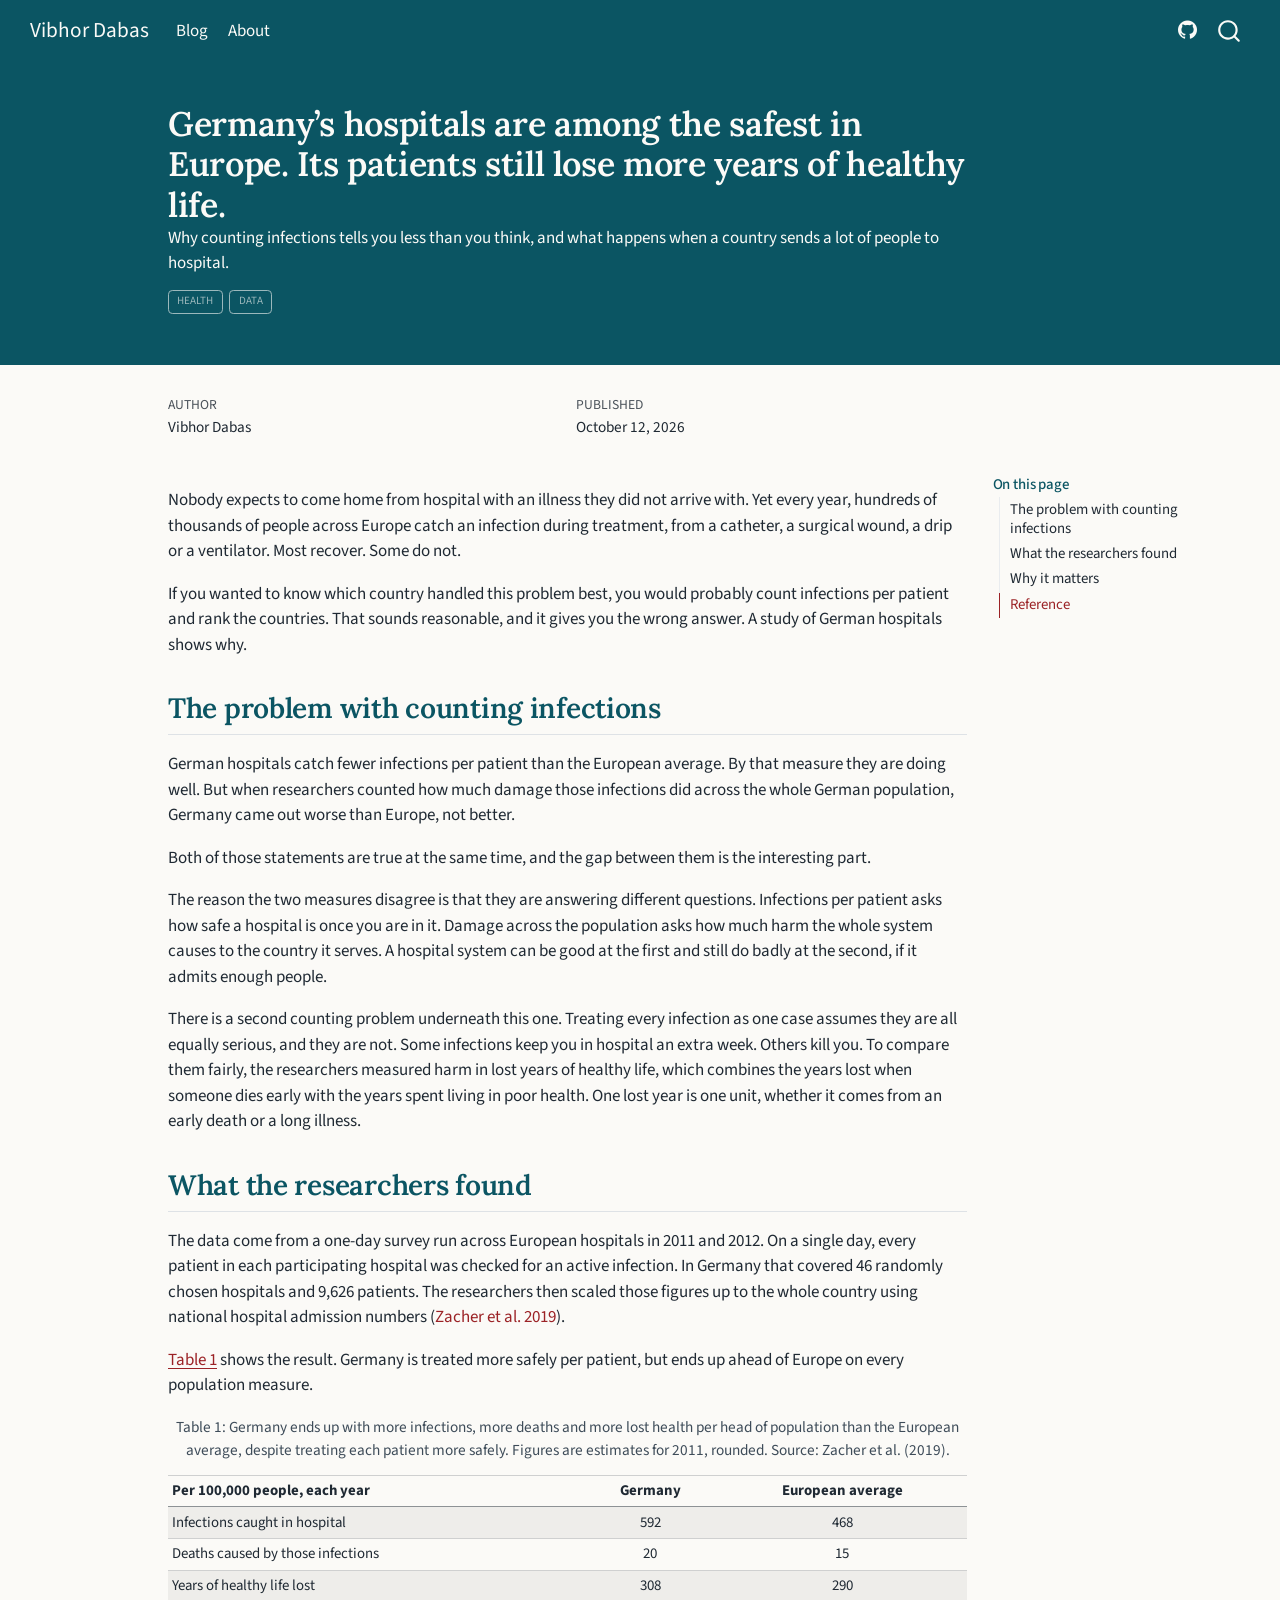
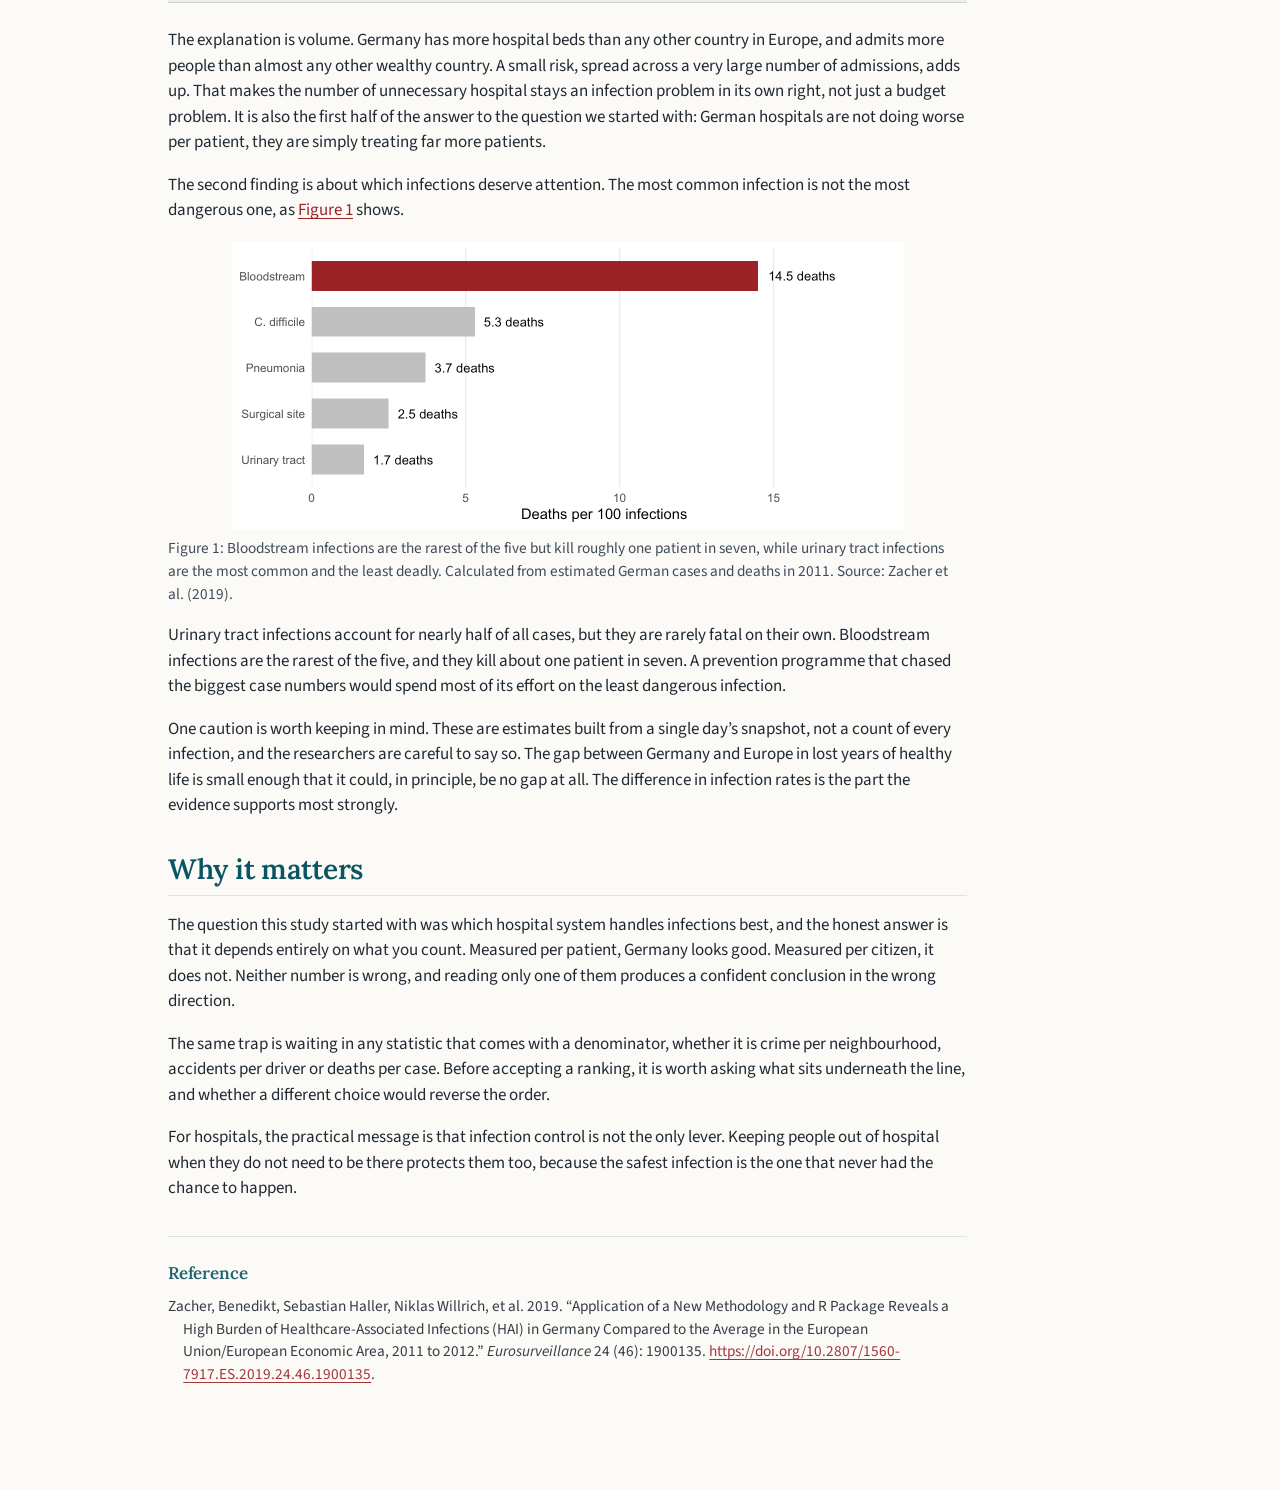
==== docs/posts/hospital-infections/index.html @ 246628c5 "Add about page and hospital infections blog post" ====
<!DOCTYPE html>
<html xmlns="http://www.w3.org/1999/xhtml" lang="en" xml:lang="en"><head>

<meta charset="utf-8">
<meta name="generator" content="quarto-1.9.31">

<meta name="viewport" content="width=device-width, initial-scale=1.0, user-scalable=yes">

<meta name="author" content="Vibhor Dabas">
<meta name="dcterms.date" content="2026-10-12">
<meta name="description" content="Why counting infections tells you less than you think, and what happens when a country sends a lot of people to hospital.">

<title>Germany’s hospitals are among the safest in Europe. Its patients still lose more years of healthy life. – Vibhor Dabas</title>
<style>
/* Default styles provided by pandoc.
** See https://pandoc.org/MANUAL.html#variables-for-html for config info.
*/
code{white-space: pre-wrap;}
span.smallcaps{font-variant: small-caps;}
div.columns{display: flex; gap: min(4vw, 1.5em);}
div.column{flex: auto; overflow-x: auto;}
div.hanging-indent{margin-left: 1.5em; text-indent: -1.5em;}
ul.task-list{list-style: none;}
ul.task-list li input[type="checkbox"] {
  width: 0.8em;
  margin: 0 0.8em 0.2em -1em; /* quarto-specific, see https://github.com/quarto-dev/quarto-cli/issues/4556 */ 
  vertical-align: middle;
}
/* CSS for citations */
div.csl-bib-body { }
div.csl-entry {
  clear: both;
}
.hanging-indent div.csl-entry {
  margin-left:2em;
  text-indent:-2em;
}
div.csl-left-margin {
  min-width:2em;
  float:left;
}
div.csl-right-inline {
  margin-left:2em;
  padding-left:1em;
}
div.csl-indent {
  margin-left: 2em;
}</style>


<script src="../../site_libs/quarto-nav/quarto-nav.js"></script>
<script src="../../site_libs/quarto-nav/headroom.min.js"></script>
<script src="../../site_libs/clipboard/clipboard.min.js"></script>
<script src="../../site_libs/quarto-search/autocomplete.umd.js"></script>
<script src="../../site_libs/quarto-search/fuse.min.js"></script>
<script src="../../site_libs/quarto-search/quarto-search.js"></script>
<meta name="quarto:offset" content="../../">
<link href="../../profile.jpg" rel="icon" type="image/jpeg">
<script src="../../site_libs/quarto-html/quarto.js" type="module"></script>
<script src="../../site_libs/quarto-html/tabsets/tabsets.js" type="module"></script>
<script src="../../site_libs/quarto-html/popper.min.js"></script>
<script src="../../site_libs/quarto-html/tippy.umd.min.js"></script>
<script src="../../site_libs/quarto-html/anchor.min.js"></script>
<link href="../../site_libs/quarto-html/tippy.css" rel="stylesheet">
<link href="../../site_libs/quarto-html/quarto-syntax-highlighting-7c69b197886ae2a34062761d21e44731.css" rel="stylesheet" id="quarto-text-highlighting-styles">
<script src="../../site_libs/bootstrap/bootstrap.min.js"></script>
<link href="../../site_libs/bootstrap/bootstrap-icons.css" rel="stylesheet">
<link href="../../site_libs/bootstrap/bootstrap-81fd5028890b70a94d90bbc68fe70d7f.min.css" rel="stylesheet" append-hash="true" id="quarto-bootstrap" data-mode="light">
<script id="quarto-search-options" type="application/json">{
  "location": "navbar",
  "copy-button": false,
  "collapse-after": 3,
  "panel-placement": "end",
  "type": "overlay",
  "limit": 50,
  "keyboard-shortcut": [
    "f",
    "/",
    "s"
  ],
  "show-item-context": false,
  "language": {
    "search-no-results-text": "No results",
    "search-matching-documents-text": "matching documents",
    "search-copy-link-title": "Copy link to search",
    "search-hide-matches-text": "Hide additional matches",
    "search-more-match-text": "more match in this document",
    "search-more-matches-text": "more matches in this document",
    "search-clear-button-title": "Clear",
    "search-text-placeholder": "",
    "search-detached-cancel-button-title": "Cancel",
    "search-submit-button-title": "Submit",
    "search-label": "Search"
  }
}</script>


<link rel="stylesheet" href="../../styles.css">
</head>

<body class="nav-fixed quarto-light">

<div id="quarto-search-results"></div>
  <header id="quarto-header" class="headroom fixed-top quarto-banner">
    <nav class="navbar navbar-expand-lg " data-bs-theme="dark">
      <div class="navbar-container container-fluid">
      <div class="navbar-brand-container mx-auto">
    <a class="navbar-brand" href="../../index.html">
    <span class="navbar-title">Vibhor Dabas</span>
    </a>
  </div>
            <div id="quarto-search" class="" title="Search"></div>
          <button class="navbar-toggler" type="button" data-bs-toggle="collapse" data-bs-target="#navbarCollapse" aria-controls="navbarCollapse" role="menu" aria-expanded="false" aria-label="Toggle navigation" onclick="if (window.quartoToggleHeadroom) { window.quartoToggleHeadroom(); }">
  <span class="navbar-toggler-icon"></span>
</button>
          <div class="collapse navbar-collapse" id="navbarCollapse">
            <ul class="navbar-nav navbar-nav-scroll me-auto">
  <li class="nav-item">
    <a class="nav-link" href="../../index.html"> 
<span class="menu-text">Blog</span></a>
  </li>  
  <li class="nav-item">
    <a class="nav-link" href="../../about.html"> 
<span class="menu-text">About</span></a>
  </li>  
</ul>
            <ul class="navbar-nav navbar-nav-scroll ms-auto">
  <li class="nav-item compact">
    <a class="nav-link" href="https://github.com/vdab0003-design"> <i class="bi bi-github" role="img" aria-label="GitHub">
</i> 
<span class="menu-text"></span></a>
  </li>  
</ul>
          </div> <!-- /navcollapse -->
            <div class="quarto-navbar-tools">
</div>
      </div> <!-- /container-fluid -->
    </nav>
</header>
<!-- content -->
<header id="title-block-header" class="quarto-title-block default page-columns page-full">
  <div class="quarto-title-banner page-columns page-full">
    <div class="quarto-title column-body">
      <h1 class="title">Germany’s hospitals are among the safest in Europe. Its patients still lose more years of healthy life.</h1>
                  <div>
        <div class="description">
          Why counting infections tells you less than you think, and what happens when a country sends a lot of people to hospital.
        </div>
      </div>
                          <div class="quarto-categories">
                <div class="quarto-category">health</div>
                <div class="quarto-category">data</div>
              </div>
                  </div>
  </div>
    
  
  <div class="quarto-title-meta">

      <div>
      <div class="quarto-title-meta-heading">Author</div>
      <div class="quarto-title-meta-contents">
               <p>Vibhor Dabas </p>
            </div>
    </div>
      
      <div>
      <div class="quarto-title-meta-heading">Published</div>
      <div class="quarto-title-meta-contents">
        <p class="date">October 12, 2026</p>
      </div>
    </div>
    
      
    </div>
    
  
  </header><div id="quarto-content" class="quarto-container page-columns page-rows-contents page-layout-article page-navbar">
<!-- sidebar -->
<!-- margin-sidebar -->
    <div id="quarto-margin-sidebar" class="sidebar margin-sidebar">
        <nav id="TOC" role="doc-toc" class="toc-active">
    <h2 id="toc-title">On this page</h2>
   
  <ul>
  <li><a href="#the-problem-with-counting-infections" id="toc-the-problem-with-counting-infections" class="nav-link active" data-scroll-target="#the-problem-with-counting-infections">The problem with counting infections</a></li>
  <li><a href="#what-the-researchers-found" id="toc-what-the-researchers-found" class="nav-link" data-scroll-target="#what-the-researchers-found">What the researchers found</a></li>
  <li><a href="#why-it-matters" id="toc-why-it-matters" class="nav-link" data-scroll-target="#why-it-matters">Why it matters</a></li>
  <li><a href="#reference" id="toc-reference" class="nav-link" data-scroll-target="#reference">Reference</a></li>
  </ul>
</nav>
    </div>
<!-- main -->
<main class="content quarto-banner-title-block" id="quarto-document-content">





<p>Nobody expects to come home from hospital with an illness they did not arrive with. Yet every year, hundreds of thousands of people across Europe catch an infection during treatment, from a catheter, a surgical wound, a drip or a ventilator. Most recover. Some do not.</p>
<p>If you wanted to know which country handled this problem best, you would probably count infections per patient and rank the countries. That sounds reasonable, and it gives you the wrong answer. A study of German hospitals shows why.</p>
<section id="the-problem-with-counting-infections" class="level2">
<h2 class="anchored" data-anchor-id="the-problem-with-counting-infections">The problem with counting infections</h2>
<p>German hospitals catch fewer infections per patient than the European average. By that measure they are doing well. But when researchers counted how much damage those infections did across the whole German population, Germany came out worse than Europe, not better.</p>
<p>Both of those statements are true at the same time, and the gap between them is the interesting part.</p>
<p>The reason the two measures disagree is that they are answering different questions. Infections per patient asks how safe a hospital is once you are in it. Damage across the population asks how much harm the whole system causes to the country it serves. A hospital system can be good at the first and still do badly at the second, if it admits enough people.</p>
<p>There is a second counting problem underneath this one. Treating every infection as one case assumes they are all equally serious, and they are not. Some infections keep you in hospital an extra week. Others kill you. To compare them fairly, the researchers measured harm in lost years of healthy life, which combines the years lost when someone dies early with the years spent living in poor health. One lost year is one unit, whether it comes from an early death or a long illness.</p>
</section>
<section id="what-the-researchers-found" class="level2">
<h2 class="anchored" data-anchor-id="what-the-researchers-found">What the researchers found</h2>
<p>The data come from a one-day survey run across European hospitals in 2011 and 2012. On a single day, every patient in each participating hospital was checked for an active infection. In Germany that covered 46 randomly chosen hospitals and 9,626 patients. The researchers then scaled those figures up to the whole country using national hospital admission numbers <span class="citation" data-cites="zacher2019">(<a href="#ref-zacher2019" role="doc-biblioref">Zacher et al. 2019</a>)</span>.</p>
<p><a href="#tbl-compare" class="quarto-xref">Table&nbsp;1</a> shows the result. Germany is treated more safely per patient, but ends up ahead of Europe on every population measure.</p>
<div class="cell">
<div id="tbl-compare" class="cell quarto-float quarto-figure quarto-figure-center anchored">
<figure class="quarto-float quarto-float-tbl figure">
<figcaption class="quarto-float-caption-top quarto-float-caption quarto-float-tbl" id="tbl-compare-caption-0ceaefa1-69ba-4598-a22c-09a6ac19f8ca">
Table&nbsp;1: Germany ends up with more infections, more deaths and more lost health per head of population than the European average, despite treating each patient more safely. Figures are estimates for 2011, rounded. Source: Zacher et al.&nbsp;(2019).
</figcaption>
<div aria-describedby="tbl-compare-caption-0ceaefa1-69ba-4598-a22c-09a6ac19f8ca">
<div class="cell-output-display">
<table class="cell caption-top table table-sm table-striped small">
<thead>
<tr class="header">
<th style="text-align: left;">Per 100,000 people, each year</th>
<th style="text-align: center;">Germany</th>
<th style="text-align: center;">European average</th>
</tr>
</thead>
<tbody>
<tr class="odd">
<td style="text-align: left;">Infections caught in hospital</td>
<td style="text-align: center;">592</td>
<td style="text-align: center;">468</td>
</tr>
<tr class="even">
<td style="text-align: left;">Deaths caused by those infections</td>
<td style="text-align: center;">20</td>
<td style="text-align: center;">15</td>
</tr>
<tr class="odd">
<td style="text-align: left;">Years of healthy life lost</td>
<td style="text-align: center;">308</td>
<td style="text-align: center;">290</td>
</tr>
</tbody>
</table>
</div>
</div>
</figure>
</div>
</div>
<p>The explanation is volume. Germany has more hospital beds than any other country in Europe, and admits more people than almost any other wealthy country. A small risk, spread across a very large number of admissions, adds up. That makes the number of unnecessary hospital stays an infection problem in its own right, not just a budget problem. It is also the first half of the answer to the question we started with: German hospitals are not doing worse per patient, they are simply treating far more patients.</p>
<p>The second finding is about which infections deserve attention. The most common infection is not the most dangerous one, as <a href="#fig-risk" class="quarto-xref">Figure&nbsp;1</a> shows.</p>
<div class="cell">
<div class="cell-output-display">
<div id="fig-risk" class="quarto-float quarto-figure quarto-figure-center anchored">
<figure class="quarto-float quarto-float-fig figure">
<div aria-describedby="fig-risk-caption-0ceaefa1-69ba-4598-a22c-09a6ac19f8ca">
<img src="index_files/figure-html/fig-risk-1.png" class="img-fluid figure-img" width="672">
</div>
<figcaption class="quarto-float-caption-bottom quarto-float-caption quarto-float-fig" id="fig-risk-caption-0ceaefa1-69ba-4598-a22c-09a6ac19f8ca">
Figure&nbsp;1: Bloodstream infections are the rarest of the five but kill roughly one patient in seven, while urinary tract infections are the most common and the least deadly. Calculated from estimated German cases and deaths in 2011. Source: Zacher et al.&nbsp;(2019).
</figcaption>
</figure>
</div>
</div>
</div>
<p>Urinary tract infections account for nearly half of all cases, but they are rarely fatal on their own. Bloodstream infections are the rarest of the five, and they kill about one patient in seven. A prevention programme that chased the biggest case numbers would spend most of its effort on the least dangerous infection.</p>
<p>One caution is worth keeping in mind. These are estimates built from a single day’s snapshot, not a count of every infection, and the researchers are careful to say so. The gap between Germany and Europe in lost years of healthy life is small enough that it could, in principle, be no gap at all. The difference in infection rates is the part the evidence supports most strongly.</p>
</section>
<section id="why-it-matters" class="level2">
<h2 class="anchored" data-anchor-id="why-it-matters">Why it matters</h2>
<p>The question this study started with was which hospital system handles infections best, and the honest answer is that it depends entirely on what you count. Measured per patient, Germany looks good. Measured per citizen, it does not. Neither number is wrong, and reading only one of them produces a confident conclusion in the wrong direction.</p>
<p>The same trap is waiting in any statistic that comes with a denominator, whether it is crime per neighbourhood, accidents per driver or deaths per case. Before accepting a ranking, it is worth asking what sits underneath the line, and whether a different choice would reverse the order.</p>
<p>For hospitals, the practical message is that infection control is not the only lever. Keeping people out of hospital when they do not need to be there protects them too, because the safest infection is the one that never had the chance to happen.</p>
</section>
<section id="reference" class="level2">




</section>

<div id="quarto-appendix" class="default"><section class="quarto-appendix-contents" role="doc-bibliography" id="quarto-bibliography"><h2 class="anchored quarto-appendix-heading">Reference</h2><div id="refs" class="references csl-bib-body hanging-indent" role="list">
<div id="ref-zacher2019" class="csl-entry" role="listitem">
Zacher, Benedikt, Sebastian Haller, Niklas Willrich, et al. 2019. <span>“Application of a New Methodology and <span>R</span> Package Reveals a High Burden of Healthcare-Associated Infections (<span>HAI</span>) in <span>Germany</span> Compared to the Average in the <span>European Union/European Economic Area</span>, 2011 to 2012.”</span> <em>Eurosurveillance</em> 24 (46): 1900135. <a href="https://doi.org/10.2807/1560-7917.ES.2019.24.46.1900135">https://doi.org/10.2807/1560-7917.ES.2019.24.46.1900135</a>.
</div>
</div></section></div></main> <!-- /main -->
<script id="quarto-html-after-body" type="application/javascript">
  window.document.addEventListener("DOMContentLoaded", function (event) {
    const icon = "";
    const anchorJS = new window.AnchorJS();
    anchorJS.options = {
      placement: 'right',
      icon: icon
    };
    anchorJS.add('.anchored');
    const isCodeAnnotation = (el) => {
      for (const clz of el.classList) {
        if (clz.startsWith('code-annotation-')) {                     
          return true;
        }
      }
      return false;
    }
    const onCopySuccess = function(e) {
      // button target
      const button = e.trigger;
      // don't keep focus
      button.blur();
      // flash "checked"
      button.classList.add('code-copy-button-checked');
      var currentTitle = button.getAttribute("title");
      button.setAttribute("title", "Copied!");
      let tooltip;
      if (window.bootstrap) {
        button.setAttribute("data-bs-toggle", "tooltip");
        button.setAttribute("data-bs-placement", "left");
        button.setAttribute("data-bs-title", "Copied!");
        tooltip = new bootstrap.Tooltip(button, 
          { trigger: "manual", 
            customClass: "code-copy-button-tooltip",
            offset: [0, -8]});
        tooltip.show();    
      }
      setTimeout(function() {
        if (tooltip) {
          tooltip.hide();
          button.removeAttribute("data-bs-title");
          button.removeAttribute("data-bs-toggle");
          button.removeAttribute("data-bs-placement");
        }
        button.setAttribute("title", currentTitle);
        button.classList.remove('code-copy-button-checked');
      }, 1000);
      // clear code selection
      e.clearSelection();
    }
    const getTextToCopy = function(trigger) {
      const outerScaffold = trigger.parentElement.cloneNode(true);
      const codeEl = outerScaffold.querySelector('code');
      for (const childEl of codeEl.children) {
        if (isCodeAnnotation(childEl)) {
          childEl.remove();
        }
      }
      return codeEl.innerText;
    }
    const clipboard = new window.ClipboardJS('.code-copy-button:not([data-in-quarto-modal])', {
      text: getTextToCopy
    });
    clipboard.on('success', onCopySuccess);
    if (window.document.getElementById('quarto-embedded-source-code-modal')) {
      const clipboardModal = new window.ClipboardJS('.code-copy-button[data-in-quarto-modal]', {
        text: getTextToCopy,
        container: window.document.getElementById('quarto-embedded-source-code-modal')
      });
      clipboardModal.on('success', onCopySuccess);
    }
      var localhostRegex = new RegExp(/^(?:http|https):\/\/localhost\:?[0-9]*\//);
      var mailtoRegex = new RegExp(/^mailto:/);
        var filterRegex = new RegExp('/' + window.location.host + '/');
      var isInternal = (href) => {
          return filterRegex.test(href) || localhostRegex.test(href) || mailtoRegex.test(href);
      }
      // Inspect non-navigation links and adorn them if external
     var links = window.document.querySelectorAll('a[href]:not(.nav-link):not(.navbar-brand):not(.toc-action):not(.sidebar-link):not(.sidebar-item-toggle):not(.pagination-link):not(.no-external):not([aria-hidden]):not(.dropdown-item):not(.quarto-navigation-tool):not(.about-link)');
      for (var i=0; i<links.length; i++) {
        const link = links[i];
        if (!isInternal(link.href)) {
          // undo the damage that might have been done by quarto-nav.js in the case of
          // links that we want to consider external
          if (link.dataset.originalHref !== undefined) {
            link.href = link.dataset.originalHref;
          }
        }
      }
    function tippyHover(el, contentFn, onTriggerFn, onUntriggerFn) {
      const config = {
        allowHTML: true,
        maxWidth: 500,
        delay: 100,
        arrow: false,
        appendTo: function(el) {
            return el.parentElement;
        },
        interactive: true,
        interactiveBorder: 10,
        theme: 'quarto',
        placement: 'bottom-start',
      };
      if (contentFn) {
        config.content = contentFn;
      }
      if (onTriggerFn) {
        config.onTrigger = onTriggerFn;
      }
      if (onUntriggerFn) {
        config.onUntrigger = onUntriggerFn;
      }
      window.tippy(el, config); 
    }
    const noterefs = window.document.querySelectorAll('a[role="doc-noteref"]');
    for (var i=0; i<noterefs.length; i++) {
      const ref = noterefs[i];
      tippyHover(ref, function() {
        // use id or data attribute instead here
        let href = ref.getAttribute('data-footnote-href') || ref.getAttribute('href');
        try { href = new URL(href).hash; } catch {}
        const id = href.replace(/^#\/?/, "");
        const note = window.document.getElementById(id);
        if (note) {
          return note.innerHTML;
        } else {
          return "";
        }
      });
    }
    const xrefs = window.document.querySelectorAll('a.quarto-xref');
    const processXRef = (id, note) => {
      // Strip column container classes
      const stripColumnClz = (el) => {
        el.classList.remove("page-full", "page-columns");
        if (el.children) {
          for (const child of el.children) {
            stripColumnClz(child);
          }
        }
      }
      stripColumnClz(note)
      if (id === null || id.startsWith('sec-')) {
        // Special case sections, only their first couple elements
        const container = document.createElement("div");
        if (note.children && note.children.length > 2) {
          container.appendChild(note.children[0].cloneNode(true));
          for (let i = 1; i < note.children.length; i++) {
            const child = note.children[i];
            if (child.tagName === "P" && child.innerText === "") {
              continue;
            } else {
              container.appendChild(child.cloneNode(true));
              break;
            }
          }
          if (window.Quarto?.typesetMath) {
            window.Quarto.typesetMath(container);
          }
          return container.innerHTML
        } else {
          if (window.Quarto?.typesetMath) {
            window.Quarto.typesetMath(note);
          }
          return note.innerHTML;
        }
      } else {
        // Remove any anchor links if they are present
        const anchorLink = note.querySelector('a.anchorjs-link');
        if (anchorLink) {
          anchorLink.remove();
        }
        if (window.Quarto?.typesetMath) {
          window.Quarto.typesetMath(note);
        }
        if (note.classList.contains("callout")) {
          return note.outerHTML;
        } else {
          return note.innerHTML;
        }
      }
    }
    for (var i=0; i<xrefs.length; i++) {
      const xref = xrefs[i];
      tippyHover(xref, undefined, function(instance) {
        instance.disable();
        let url = xref.getAttribute('href');
        let hash = undefined; 
        if (url.startsWith('#')) {
          hash = url;
        } else {
          try { hash = new URL(url).hash; } catch {}
        }
        if (hash) {
          const id = hash.replace(/^#\/?/, "");
          const note = window.document.getElementById(id);
          if (note !== null) {
            try {
              const html = processXRef(id, note.cloneNode(true));
              instance.setContent(html);
            } finally {
              instance.enable();
              instance.show();
            }
          } else {
            // See if we can fetch this
            fetch(url.split('#')[0])
            .then(res => res.text())
            .then(html => {
              const parser = new DOMParser();
              const htmlDoc = parser.parseFromString(html, "text/html");
              const note = htmlDoc.getElementById(id);
              if (note !== null) {
                const html = processXRef(id, note);
                instance.setContent(html);
              } 
            }).finally(() => {
              instance.enable();
              instance.show();
            });
          }
        } else {
          // See if we can fetch a full url (with no hash to target)
          // This is a special case and we should probably do some content thinning / targeting
          fetch(url)
          .then(res => res.text())
          .then(html => {
            const parser = new DOMParser();
            const htmlDoc = parser.parseFromString(html, "text/html");
            const note = htmlDoc.querySelector('main.content');
            if (note !== null) {
              // This should only happen for chapter cross references
              // (since there is no id in the URL)
              // remove the first header
              if (note.children.length > 0 && note.children[0].tagName === "HEADER") {
                note.children[0].remove();
              }
              const html = processXRef(null, note);
              instance.setContent(html);
            } 
          }).finally(() => {
            instance.enable();
            instance.show();
          });
        }
      }, function(instance) {
      });
    }
        let selectedAnnoteEl;
        const selectorForAnnotation = ( cell, annotation) => {
          let cellAttr = 'data-code-cell="' + cell + '"';
          let lineAttr = 'data-code-annotation="' +  annotation + '"';
          const selector = 'span[' + cellAttr + '][' + lineAttr + ']';
          return selector;
        }
        const selectCodeLines = (annoteEl) => {
          const doc = window.document;
          const targetCell = annoteEl.getAttribute("data-target-cell");
          const targetAnnotation = annoteEl.getAttribute("data-target-annotation");
          const annoteSpan = window.document.querySelector(selectorForAnnotation(targetCell, targetAnnotation));
          const lines = annoteSpan.getAttribute("data-code-lines").split(",");
          const lineIds = lines.map((line) => {
            return targetCell + "-" + line;
          })
          let top = null;
          let height = null;
          let parent = null;
          if (lineIds.length > 0) {
              //compute the position of the single el (top and bottom and make a div)
              const el = window.document.getElementById(lineIds[0]);
              top = el.offsetTop;
              height = el.offsetHeight;
              parent = el.parentElement.parentElement;
            if (lineIds.length > 1) {
              const lastEl = window.document.getElementById(lineIds[lineIds.length - 1]);
              const bottom = lastEl.offsetTop + lastEl.offsetHeight;
              height = bottom - top;
            }
            if (top !== null && height !== null && parent !== null) {
              // cook up a div (if necessary) and position it 
              let div = window.document.getElementById("code-annotation-line-highlight");
              if (div === null) {
                div = window.document.createElement("div");
                div.setAttribute("id", "code-annotation-line-highlight");
                div.style.position = 'absolute';
                parent.appendChild(div);
              }
              div.style.top = top - 2 + "px";
              div.style.height = height + 4 + "px";
              div.style.left = 0;
              let gutterDiv = window.document.getElementById("code-annotation-line-highlight-gutter");
              if (gutterDiv === null) {
                gutterDiv = window.document.createElement("div");
                gutterDiv.setAttribute("id", "code-annotation-line-highlight-gutter");
                gutterDiv.style.position = 'absolute';
                const codeCell = window.document.getElementById(targetCell);
                const gutter = codeCell.querySelector('.code-annotation-gutter');
                gutter.appendChild(gutterDiv);
              }
              gutterDiv.style.top = top - 2 + "px";
              gutterDiv.style.height = height + 4 + "px";
            }
            selectedAnnoteEl = annoteEl;
          }
        };
        const unselectCodeLines = () => {
          const elementsIds = ["code-annotation-line-highlight", "code-annotation-line-highlight-gutter"];
          elementsIds.forEach((elId) => {
            const div = window.document.getElementById(elId);
            if (div) {
              div.remove();
            }
          });
          selectedAnnoteEl = undefined;
        };
          // Handle positioning of the toggle
      window.addEventListener(
        "resize",
        throttle(() => {
          elRect = undefined;
          if (selectedAnnoteEl) {
            selectCodeLines(selectedAnnoteEl);
          }
        }, 10)
      );
      function throttle(fn, ms) {
      let throttle = false;
      let timer;
        return (...args) => {
          if(!throttle) { // first call gets through
              fn.apply(this, args);
              throttle = true;
          } else { // all the others get throttled
              if(timer) clearTimeout(timer); // cancel #2
              timer = setTimeout(() => {
                fn.apply(this, args);
                timer = throttle = false;
              }, ms);
          }
        };
      }
        // Attach click handler to the DT
        const annoteDls = window.document.querySelectorAll('dt[data-target-cell]');
        for (const annoteDlNode of annoteDls) {
          annoteDlNode.addEventListener('click', (event) => {
            const clickedEl = event.target;
            if (clickedEl !== selectedAnnoteEl) {
              unselectCodeLines();
              const activeEl = window.document.querySelector('dt[data-target-cell].code-annotation-active');
              if (activeEl) {
                activeEl.classList.remove('code-annotation-active');
              }
              selectCodeLines(clickedEl);
              clickedEl.classList.add('code-annotation-active');
            } else {
              // Unselect the line
              unselectCodeLines();
              clickedEl.classList.remove('code-annotation-active');
            }
          });
        }
    const findCites = (el) => {
      const parentEl = el.parentElement;
      if (parentEl) {
        const cites = parentEl.dataset.cites;
        if (cites) {
          return {
            el,
            cites: cites.split(' ')
          };
        } else {
          return findCites(el.parentElement)
        }
      } else {
        return undefined;
      }
    };
    var bibliorefs = window.document.querySelectorAll('a[role="doc-biblioref"]');
    for (var i=0; i<bibliorefs.length; i++) {
      const ref = bibliorefs[i];
      const citeInfo = findCites(ref);
      if (citeInfo) {
        tippyHover(citeInfo.el, function() {
          var popup = window.document.createElement('div');
          citeInfo.cites.forEach(function(cite) {
            var citeDiv = window.document.createElement('div');
            citeDiv.classList.add('hanging-indent');
            citeDiv.classList.add('csl-entry');
            var biblioDiv = window.document.getElementById('ref-' + cite);
            if (biblioDiv) {
              citeDiv.innerHTML = biblioDiv.innerHTML;
            }
            popup.appendChild(citeDiv);
          });
          return popup.innerHTML;
        });
      }
    }
  });
  </script>
</div> <!-- /content -->




</body></html>
---- docs/site_libs/quarto-html/tippy.css ----
.tippy-box[data-animation=fade][data-state=hidden]{opacity:0}[data-tippy-root]{max-width:calc(100vw - 10px)}.tippy-box{position:relative;background-color:#333;color:#fff;border-radius:4px;font-size:14px;line-height:1.4;white-space:normal;outline:0;transition-property:transform,visibility,opacity}.tippy-box[data-placement^=top]>.tippy-arrow{bottom:0}.tippy-box[data-placement^=top]>.tippy-arrow:before{bottom:-7px;left:0;border-width:8px 8px 0;border-top-color:initial;transform-origin:center top}.tippy-box[data-placement^=bottom]>.tippy-arrow{top:0}.tippy-box[data-placement^=bottom]>.tippy-arrow:before{top:-7px;left:0;border-width:0 8px 8px;border-bottom-color:initial;transform-origin:center bottom}.tippy-box[data-placement^=left]>.tippy-arrow{right:0}.tippy-box[data-placement^=left]>.tippy-arrow:before{border-width:8px 0 8px 8px;border-left-color:initial;right:-7px;transform-origin:center left}.tippy-box[data-placement^=right]>.tippy-arrow{left:0}.tippy-box[data-placement^=right]>.tippy-arrow:before{left:-7px;border-width:8px 8px 8px 0;border-right-color:initial;transform-origin:center right}.tippy-box[data-inertia][data-state=visible]{transition-timing-function:cubic-bezier(.54,1.5,.38,1.11)}.tippy-arrow{width:16px;height:16px;color:#333}.tippy-arrow:before{content:"";position:absolute;border-color:transparent;border-style:solid}.tippy-content{position:relative;padding:5px 9px;z-index:1}
---- docs/site_libs/quarto-html/quarto-syntax-highlighting-7c69b197886ae2a34062761d21e44731.css ----
/* quarto syntax highlight colors */
:root {
  --quarto-hl-ot-color: #003B4F;
  --quarto-hl-at-color: #657422;
  --quarto-hl-ss-color: #20794D;
  --quarto-hl-an-color: #5E5E5E;
  --quarto-hl-fu-color: #4758AB;
  --quarto-hl-st-color: #20794D;
  --quarto-hl-cf-color: #003B4F;
  --quarto-hl-op-color: #5E5E5E;
  --quarto-hl-er-color: #AD0000;
  --quarto-hl-bn-color: #AD0000;
  --quarto-hl-al-color: #AD0000;
  --quarto-hl-va-color: #111111;
  --quarto-hl-bu-color: inherit;
  --quarto-hl-ex-color: inherit;
  --quarto-hl-pp-color: #AD0000;
  --quarto-hl-in-color: #5E5E5E;
  --quarto-hl-vs-color: #20794D;
  --quarto-hl-wa-color: #5E5E5E;
  --quarto-hl-do-color: #5E5E5E;
  --quarto-hl-im-color: #00769E;
  --quarto-hl-ch-color: #20794D;
  --quarto-hl-dt-color: #AD0000;
  --quarto-hl-fl-color: #AD0000;
  --quarto-hl-co-color: #5E5E5E;
  --quarto-hl-cv-color: #5E5E5E;
  --quarto-hl-cn-color: #8f5902;
  --quarto-hl-sc-color: #5E5E5E;
  --quarto-hl-dv-color: #AD0000;
  --quarto-hl-kw-color: #003B4F;
}

/* other quarto variables */
:root {
  --quarto-font-monospace: SFMono-Regular, Menlo, Monaco, Consolas, "Liberation Mono", "Courier New", monospace;
}

/* syntax highlight based on Pandoc's rules */
pre > code.sourceCode > span {
  color: #003B4F;
}

code.sourceCode > span {
  color: #003B4F;
}

div.sourceCode,
div.sourceCode pre.sourceCode {
  color: #003B4F;
}

/* Normal */
code span {
  color: #003B4F;
}

/* Alert */
code span.al {
  color: #AD0000;
  font-style: inherit;
}

/* Annotation */
code span.an {
  color: #5E5E5E;
  font-style: inherit;
}

/* Attribute */
code span.at {
  color: #657422;
  font-style: inherit;
}

/* BaseN */
code span.bn {
  color: #AD0000;
  font-style: inherit;
}

/* BuiltIn */
code span.bu {
  font-style: inherit;
}

/* ControlFlow */
code span.cf {
  color: #003B4F;
  font-weight: bold;
  font-style: inherit;
}

/* Char */
code span.ch {
  color: #20794D;
  font-style: inherit;
}

/* Constant */
code span.cn {
  color: #8f5902;
  font-style: inherit;
}

/* Comment */
code span.co {
  color: #5E5E5E;
  font-style: inherit;
}

/* CommentVar */
code span.cv {
  color: #5E5E5E;
  font-style: italic;
}

/* Documentation */
code span.do {
  color: #5E5E5E;
  font-style: italic;
}

/* DataType */
code span.dt {
  color: #AD0000;
  font-style: inherit;
}

/* DecVal */
code span.dv {
  color: #AD0000;
  font-style: inherit;
}

/* Error */
code span.er {
  color: #AD0000;
  font-style: inherit;
}

/* Extension */
code span.ex {
  font-style: inherit;
}

/* Float */
code span.fl {
  color: #AD0000;
  font-style: inherit;
}

/* Function */
code span.fu {
  color: #4758AB;
  font-style: inherit;
}

/* Import */
code span.im {
  color: #00769E;
  font-style: inherit;
}

/* Information */
code span.in {
  color: #5E5E5E;
  font-style: inherit;
}

/* Keyword */
code span.kw {
  color: #003B4F;
  font-weight: bold;
  font-style: inherit;
}

/* Operator */
code span.op {
  color: #5E5E5E;
  font-style: inherit;
}

/* Other */
code span.ot {
  color: #003B4F;
  font-style: inherit;
}

/* Preprocessor */
code span.pp {
  color: #AD0000;
  font-style: inherit;
}

/* SpecialChar */
code span.sc {
  color: #5E5E5E;
  font-style: inherit;
}

/* SpecialString */
code span.ss {
  color: #20794D;
  font-style: inherit;
}

/* String */
code span.st {
  color: #20794D;
  font-style: inherit;
}

/* Variable */
code span.va {
  color: #111111;
  font-style: inherit;
}

/* VerbatimString */
code span.vs {
  color: #20794D;
  font-style: inherit;
}

/* Warning */
code span.wa {
  color: #5E5E5E;
  font-style: italic;
}

.prevent-inlining {
  content: "</";
}

/*# sourceMappingURL=606289f1d48f6b05ba16068311e045b6.css.map */
---- docs/styles.css ----
/* css styles */
.quarto-title-banner {
  background-color: #0B5563;
}

.quarto-title-banner .quarto-title .title {
  color: #FBFAF7;
}
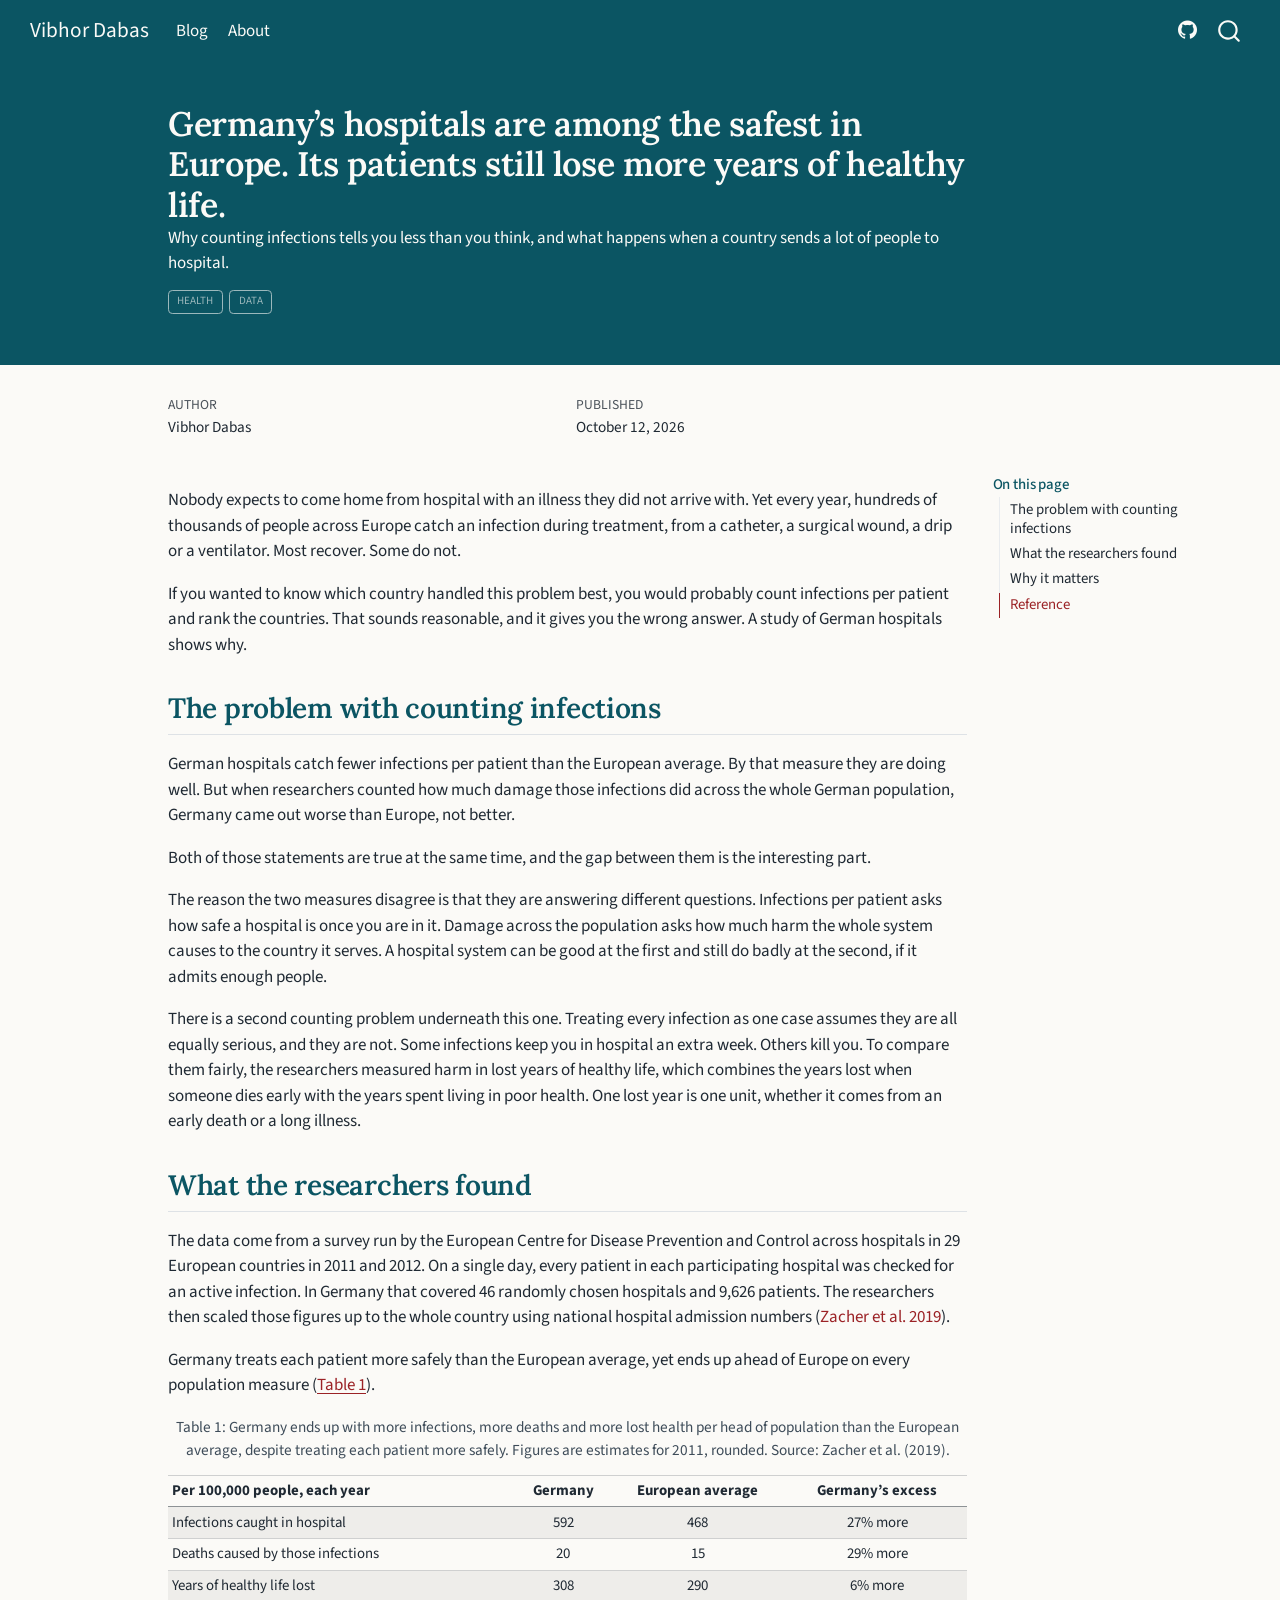
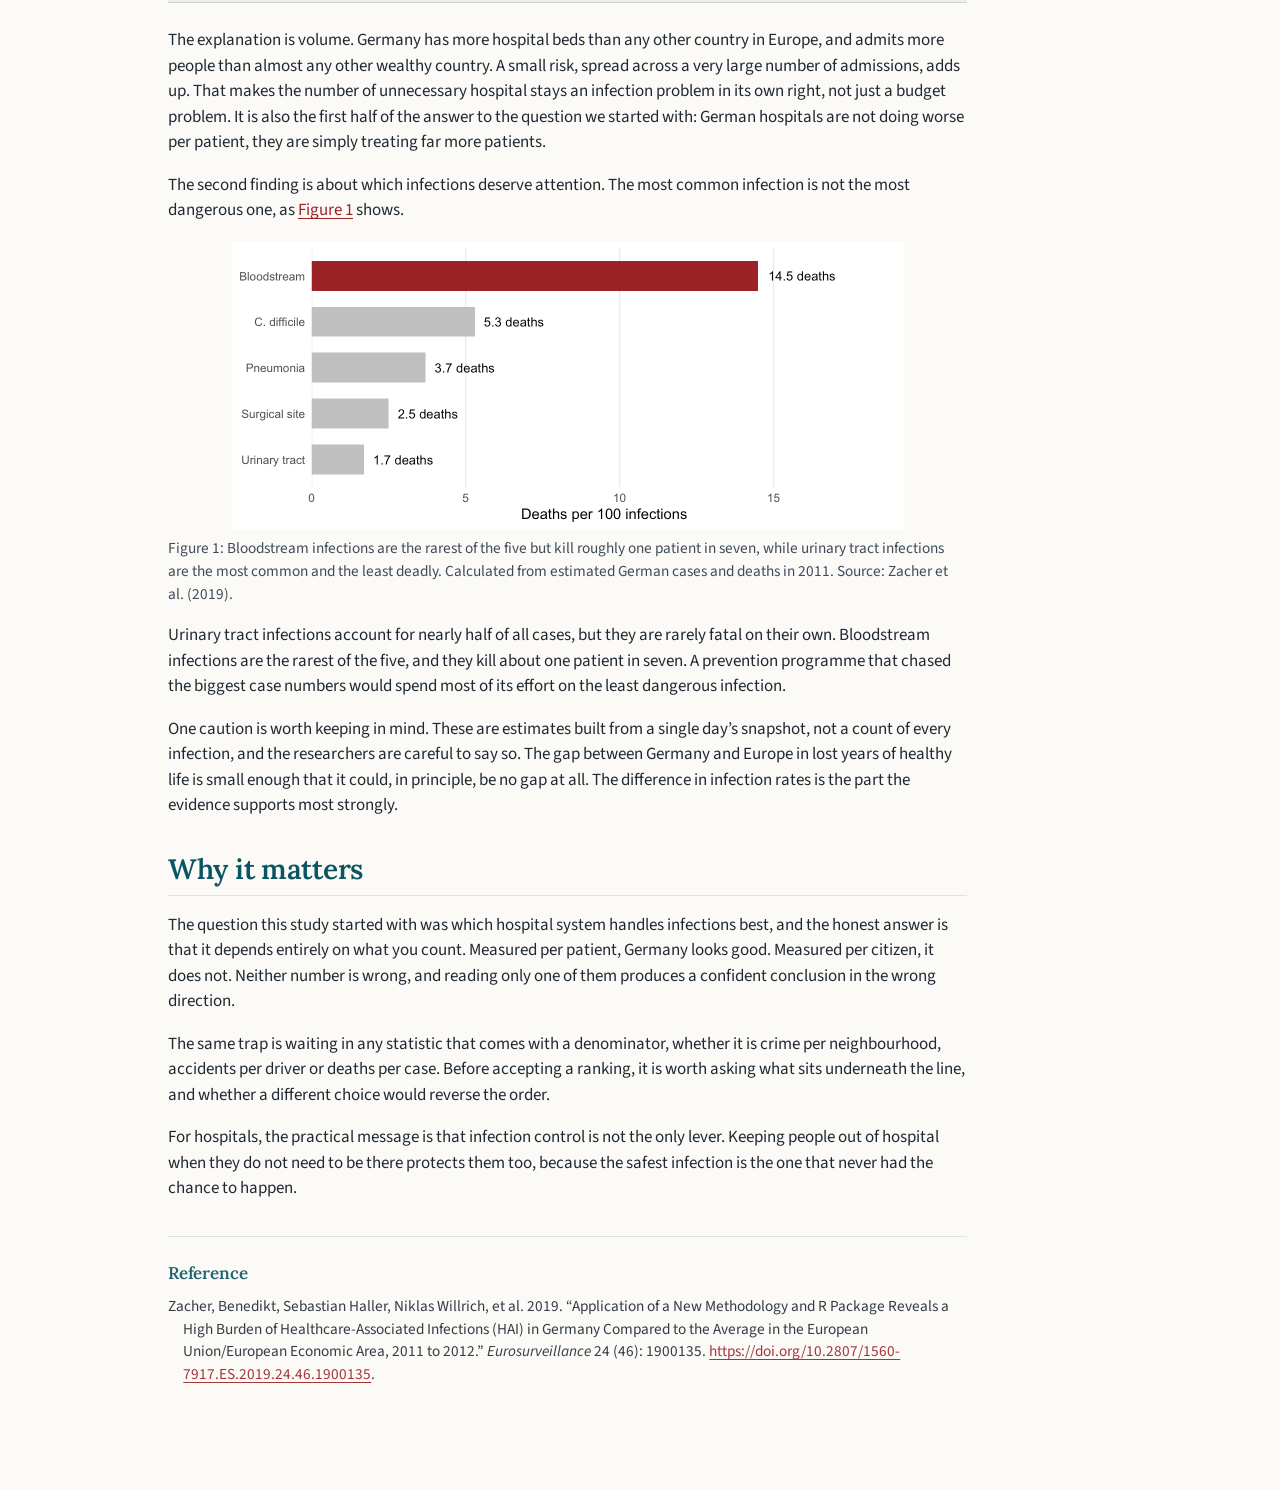
==== commit 14d57d7e: "Disable freeze so table and figure rebuild" ====
--- a/docs/posts/hospital-infections/index.html
+++ b/docs/posts/hospital-infections/index.html
@@ -55,7 +55,7 @@
 <script src="../../site_libs/quarto-search/fuse.min.js"></script>
 <script src="../../site_libs/quarto-search/quarto-search.js"></script>
 <meta name="quarto:offset" content="../../">
-<link href="../../profile.jpg" rel="icon" type="image/jpeg">
+<link href="../../profile12.jpg" rel="icon" type="image/jpeg">
 <script src="../../site_libs/quarto-html/quarto.js" type="module"></script>
 <script src="../../site_libs/quarto-html/tabsets/tabsets.js" type="module"></script>
 <script src="../../site_libs/quarto-html/popper.min.js"></script>
@@ -208,8 +208,8 @@
 </section>
 <section id="what-the-researchers-found" class="level2">
 <h2 class="anchored" data-anchor-id="what-the-researchers-found">What the researchers found</h2>
-<p>The data come from a one-day survey run across European hospitals in 2011 and 2012. On a single day, every patient in each participating hospital was checked for an active infection. In Germany that covered 46 randomly chosen hospitals and 9,626 patients. The researchers then scaled those figures up to the whole country using national hospital admission numbers <span class="citation" data-cites="zacher2019">(<a href="#ref-zacher2019" role="doc-biblioref">Zacher et al. 2019</a>)</span>.</p>
-<p><a href="#tbl-compare" class="quarto-xref">Table&nbsp;1</a> shows the result. Germany is treated more safely per patient, but ends up ahead of Europe on every population measure.</p>
+<p>The data come from a survey run by the European Centre for Disease Prevention and Control across hospitals in 29 European countries in 2011 and 2012. On a single day, every patient in each participating hospital was checked for an active infection. In Germany that covered 46 randomly chosen hospitals and 9,626 patients. The researchers then scaled those figures up to the whole country using national hospital admission numbers <span class="citation" data-cites="zacher2019">(<a href="#ref-zacher2019" role="doc-biblioref">Zacher et al. 2019</a>)</span>.</p>
+<p>Germany treats each patient more safely than the European average, yet ends up ahead of Europe on every population measure (<a href="#tbl-compare" class="quarto-xref">Table&nbsp;1</a>).</p>
 <div class="cell">
 <div id="tbl-compare" class="cell quarto-float quarto-figure quarto-figure-center anchored">
 <figure class="quarto-float quarto-float-tbl figure">
@@ -219,11 +219,18 @@
 <div aria-describedby="tbl-compare-caption-0ceaefa1-69ba-4598-a22c-09a6ac19f8ca">
 <div class="cell-output-display">
 <table class="cell caption-top table table-sm table-striped small">
+<colgroup>
+<col style="width: 43%">
+<col style="width: 11%">
+<col style="width: 22%">
+<col style="width: 22%">
+</colgroup>
 <thead>
 <tr class="header">
 <th style="text-align: left;">Per 100,000 people, each year</th>
 <th style="text-align: center;">Germany</th>
 <th style="text-align: center;">European average</th>
+<th style="text-align: center;">Germany’s excess</th>
 </tr>
 </thead>
 <tbody>
@@ -231,16 +238,19 @@
 <td style="text-align: left;">Infections caught in hospital</td>
 <td style="text-align: center;">592</td>
 <td style="text-align: center;">468</td>
+<td style="text-align: center;">27% more</td>
 </tr>
 <tr class="even">
 <td style="text-align: left;">Deaths caused by those infections</td>
 <td style="text-align: center;">20</td>
 <td style="text-align: center;">15</td>
+<td style="text-align: center;">29% more</td>
 </tr>
 <tr class="odd">
 <td style="text-align: left;">Years of healthy life lost</td>
 <td style="text-align: center;">308</td>
 <td style="text-align: center;">290</td>
+<td style="text-align: center;">6% more</td>
 </tr>
 </tbody>
 </table>
@@ -253,10 +263,10 @@
 <p>The second finding is about which infections deserve attention. The most common infection is not the most dangerous one, as <a href="#fig-risk" class="quarto-xref">Figure&nbsp;1</a> shows.</p>
 <div class="cell">
 <div class="cell-output-display">
-<div id="fig-risk" class="quarto-float quarto-figure quarto-figure-center anchored">
+<div id="fig-risk" class="quarto-float quarto-figure quarto-figure-center anchored" alt="Bar chart of deaths per 100 infections for five hospital infections. Bloodstream infections are highest at 14.5, followed by C. difficile at 5.3, pneumonia at 3.7, surgical site at 2.5 and urinary tract at 1.7.">
 <figure class="quarto-float quarto-float-fig figure">
 <div aria-describedby="fig-risk-caption-0ceaefa1-69ba-4598-a22c-09a6ac19f8ca">
-<img src="index_files/figure-html/fig-risk-1.png" class="img-fluid figure-img" width="672">
+<img src="index_files/figure-html/fig-risk-1.png" class="img-fluid figure-img" alt="Bar chart of deaths per 100 infections for five hospital infections. Bloodstream infections are highest at 14.5, followed by C. difficile at 5.3, pneumonia at 3.7, surgical site at 2.5 and urinary tract at 1.7." width="672">
 </div>
 <figcaption class="quarto-float-caption-bottom quarto-float-caption quarto-float-fig" id="fig-risk-caption-0ceaefa1-69ba-4598-a22c-09a6ac19f8ca">
 Figure&nbsp;1: Bloodstream infections are the rarest of the five but kill roughly one patient in seven, while urinary tract infections are the most common and the least deadly. Calculated from estimated German cases and deaths in 2011. Source: Zacher et al.&nbsp;(2019).
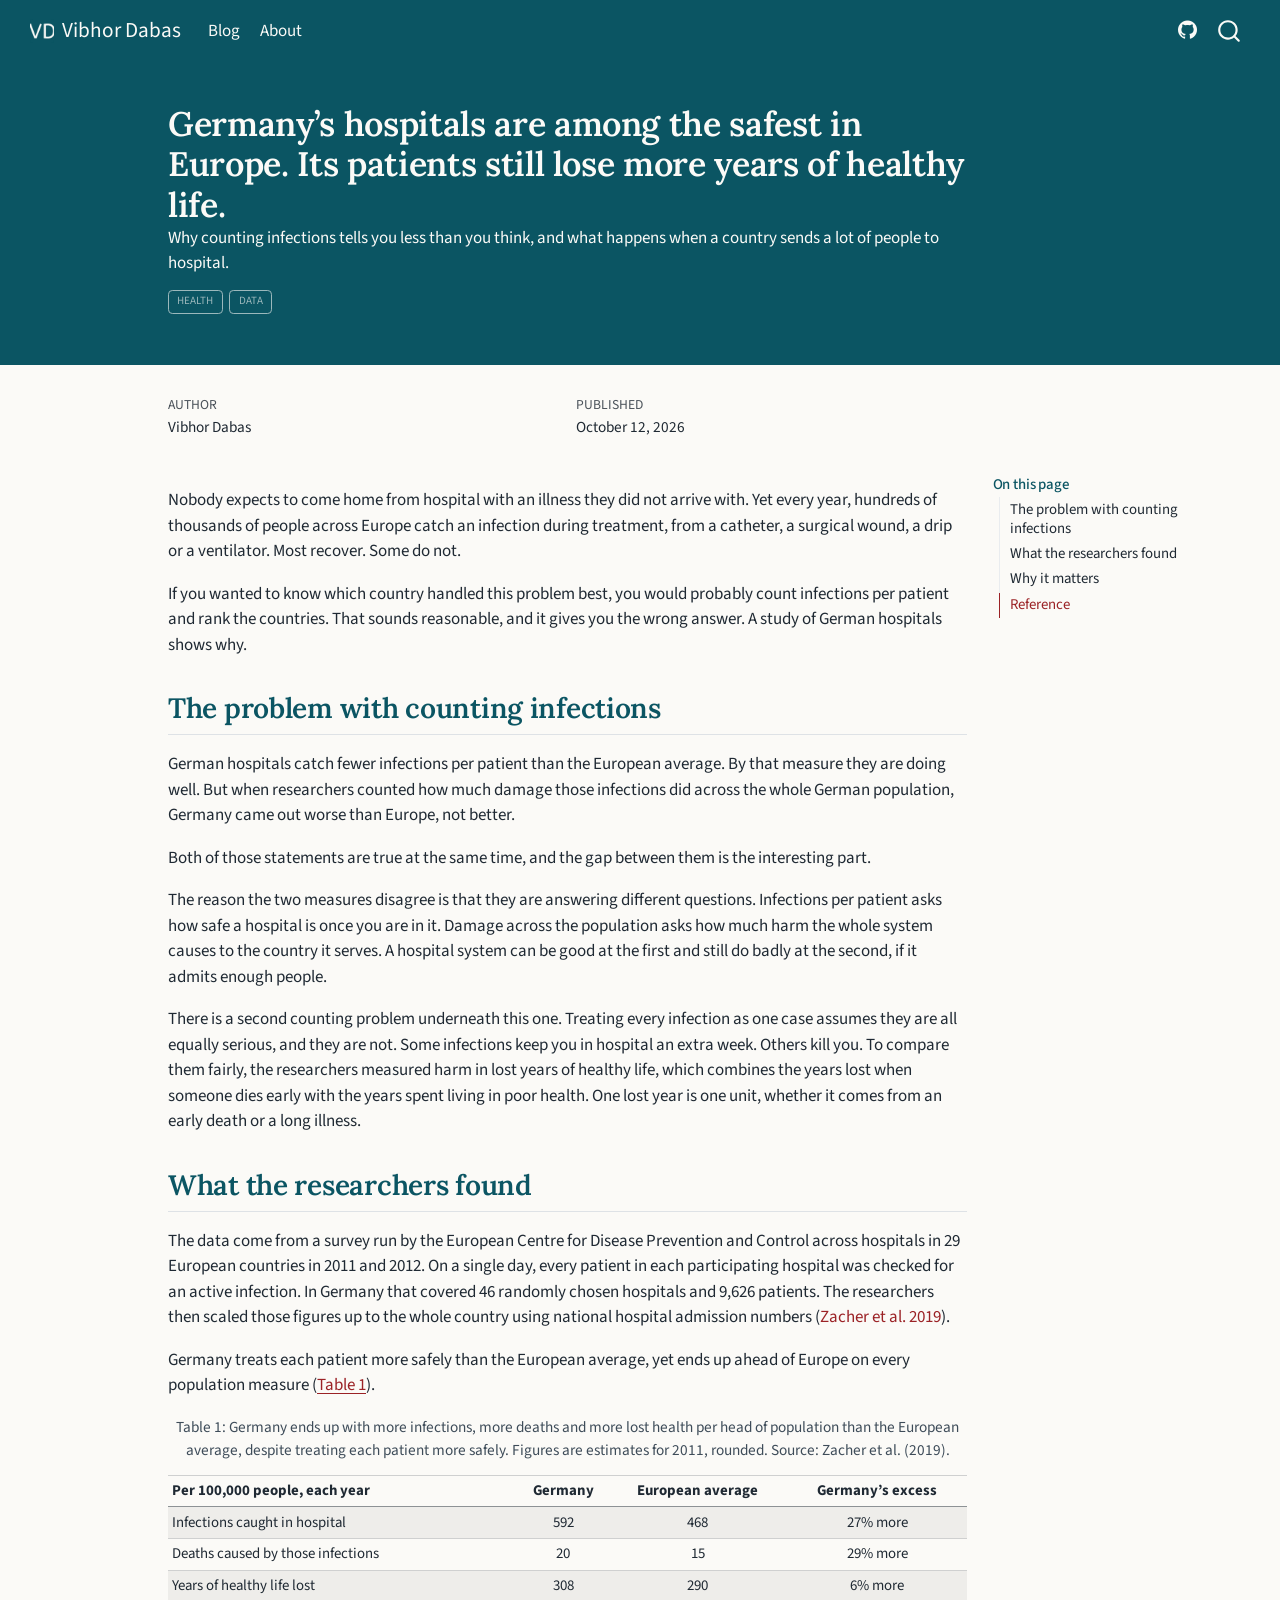
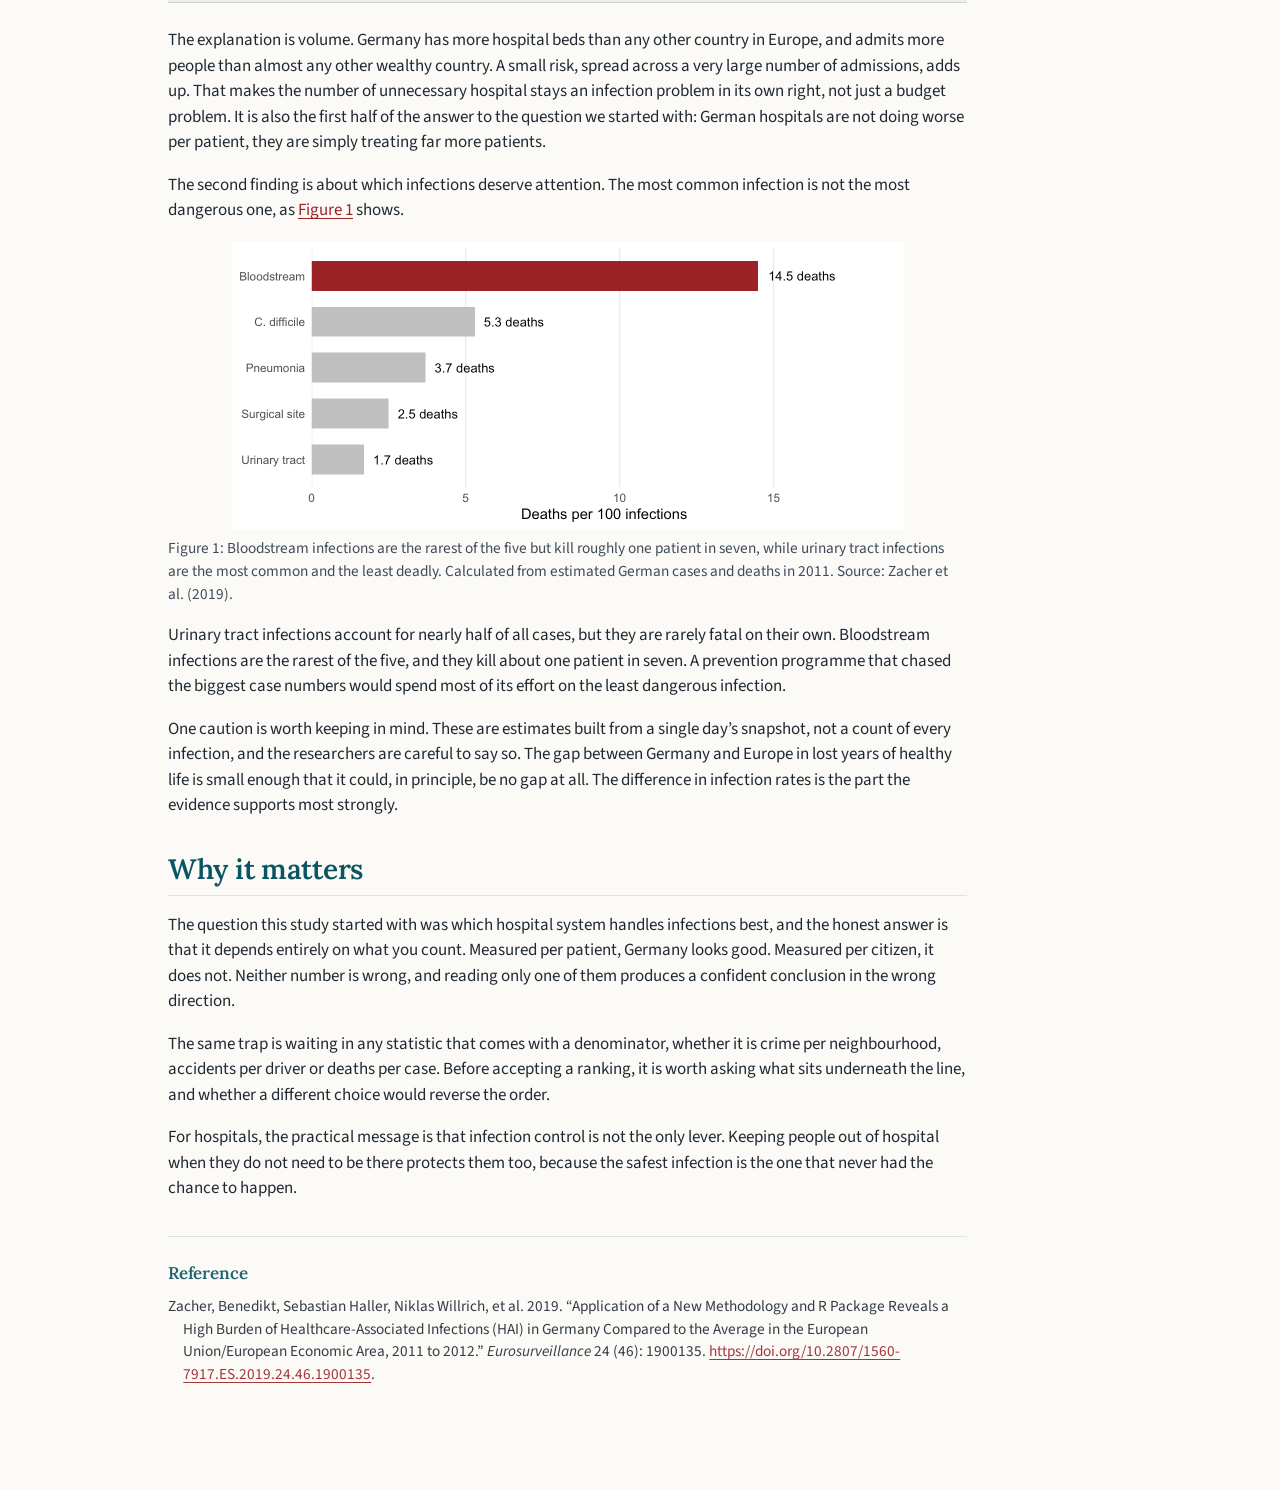
==== commit a0829e0d: "Add initials favicon and navbar logo, update about page bio" ====
--- a/docs/posts/hospital-infections/index.html
+++ b/docs/posts/hospital-infections/index.html
@@ -55,7 +55,7 @@
 <script src="../../site_libs/quarto-search/fuse.min.js"></script>
 <script src="../../site_libs/quarto-search/quarto-search.js"></script>
 <meta name="quarto:offset" content="../../">
-<link href="../../profile12.jpg" rel="icon" type="image/jpeg">
+<link href="../../favicon.png" rel="icon" type="image/png">
 <script src="../../site_libs/quarto-html/quarto.js" type="module"></script>
 <script src="../../site_libs/quarto-html/tabsets/tabsets.js" type="module"></script>
 <script src="../../site_libs/quarto-html/popper.min.js"></script>
@@ -105,6 +105,10 @@
     <nav class="navbar navbar-expand-lg " data-bs-theme="dark">
       <div class="navbar-container container-fluid">
       <div class="navbar-brand-container mx-auto">
+    <a href="../../index.html" class="navbar-brand navbar-brand-logo">
+    <img src="../../favicon.png" alt="" class="navbar-logo light-content">
+    <img src="../../favicon.png" alt="" class="navbar-logo dark-content">
+    </a>
     <a class="navbar-brand" href="../../index.html">
     <span class="navbar-title">Vibhor Dabas</span>
     </a>
